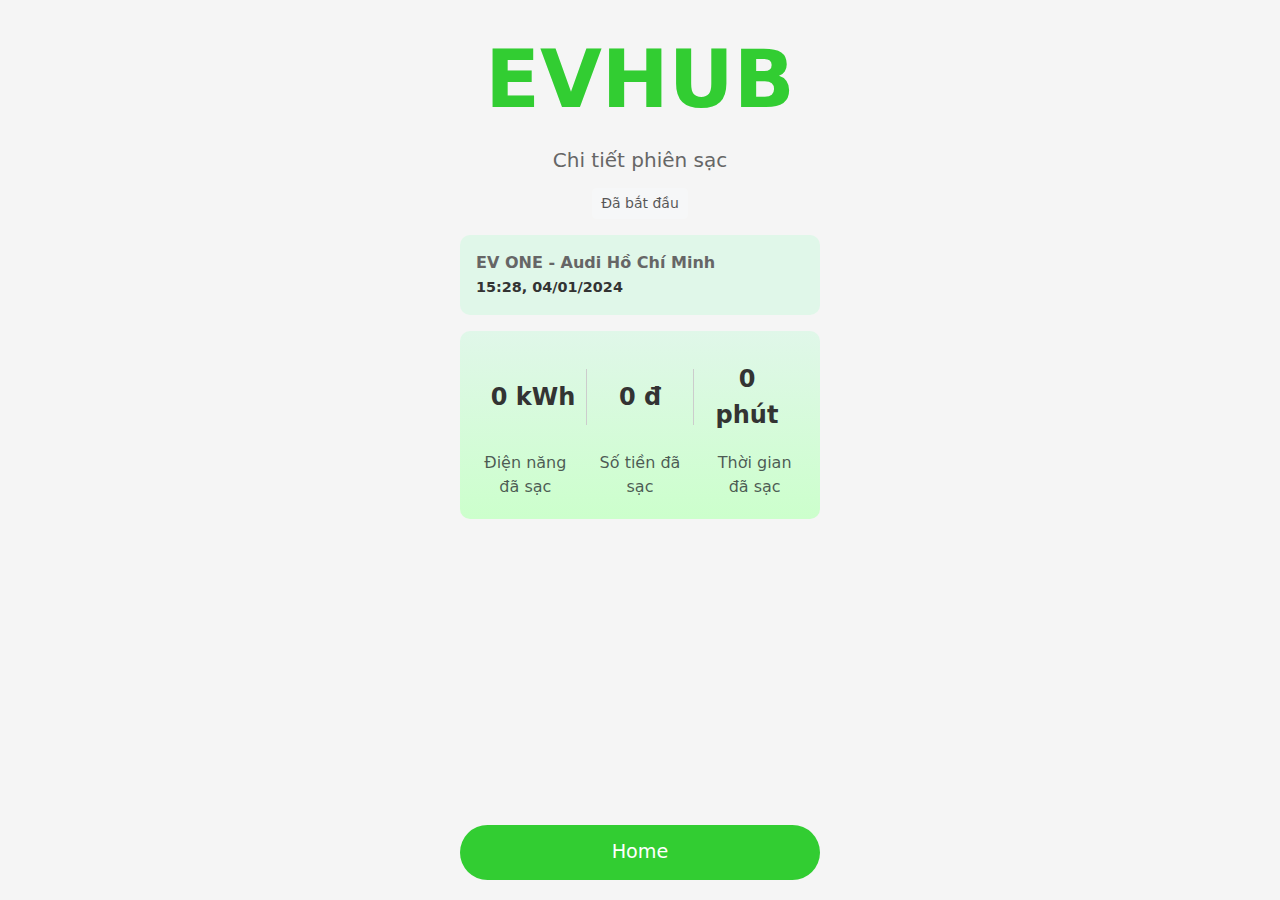
==== charge.html @ c1976a50 "update template" ====
<!DOCTYPE html>
<html lang="en">
<head>
    <meta charset="UTF-8">
    <meta name="viewport" content="width=device-width, initial-scale=1.0">
    <title>Charging Session</title>
    <link href="https://cdn.jsdelivr.net/npm/bootstrap@5.3.0/dist/css/bootstrap.min.css" rel="stylesheet">
    <style>
        body, html {
            height: 100%;
            margin: 0;
            background-color: #F5F5F5;
        }
        .charging-card {
            padding: 20px;
            border-radius: 15px;
            text-align: center;
            color: #666;
            display: flex;
            flex-direction: column;
            height: 100vh;
            max-width: 400px;
            margin: auto;
        }
        .main-logo {
            font-size: 80px;
            color: #32CD32;
            font-weight: bold;
        }
        .charging-info-header {
            background: #E0F7E9;
            padding: 15px;
            border-radius: 10px;
            font-weight: bold;
        }
        .charging-info-header span {
            font-size: 0.9em;
            color: #333;
        }
        .charging-details {
            background: linear-gradient(to bottom, #E0F7E9, #CCFFCC);
            padding: 20px;
            border-radius: 10px;
            margin-top: 20px;
        }
        .charging-info-values {
            display: flex;
            justify-content: space-between;
            align-items: center;
            font-weight: bold;
            font-size: 1.5em;
            color: #333;
        }
        .charging-info-values > div {
            flex: 1;
            text-align: center;
            padding: 10px;
        }
        .charging-info-values .border-divider {
            border-left: 1px solid #ccc;
            border-right: 1px solid #ccc;
        }
        .footer-icons {
            display: flex;
            justify-content: space-around;
            margin: 20px 0;
        }
        .footer-icons .icon {
            width: 80px;
            text-align: center;
        }
        .home-btn {
            background-color: #32CD32;
            color: #fff;
            border-radius: 30px;
            width: 100%;
            padding: 12px 0;
            font-size: 1.2em;
        }
        .home-btn:hover {
            background-color: #32CD32;
        }
    </style>
</head>
<body>

<div class="container charging-card d-flex flex-column">
    <!-- Top Section with Logo and Title -->
    <div class="text-center">
        <div class="main-logo">EVHUB</div>
        <h5 class="mt-2">Chi tiết phiên sạc</h5>
        <button class="btn btn-light btn-sm disabled mt-2">Đã bắt đầu</button>
    </div>

    <!-- Session Information -->
    <div class="charging-info-header text-start mt-3 p-3">
        <div><b>EV ONE - Audi Hồ Chí Minh</b></div>
        <div class="text-muted"><span>15:28, 04/01/2024</span></div>
    </div>

    <!-- Charging Details -->
    <div class="charging-details text-center mt-3">
        <div class="charging-info-values">
            <div>0 kWh</div>
            <div class="border-divider">0 đ</div>
            <div>0 phút</div>
        </div>
        <div class="row text-muted mt-2">
            <div class="col-4">Điện năng đã sạc</div>
            <div class="col-4 text-center">Số tiền đã sạc</div>
            <div class="col-4">Thời gian đã sạc</div>
        </div>
    </div>

    <!-- Home Button at Bottom -->
    <a href="index.html" class="btn home-btn mt-auto">Home</a>
</div>

<script src="https://cdn.jsdelivr.net/npm/bootstrap@5.3.0/dist/js/bootstrap.bundle.min.js"></script>
</body>
</html>
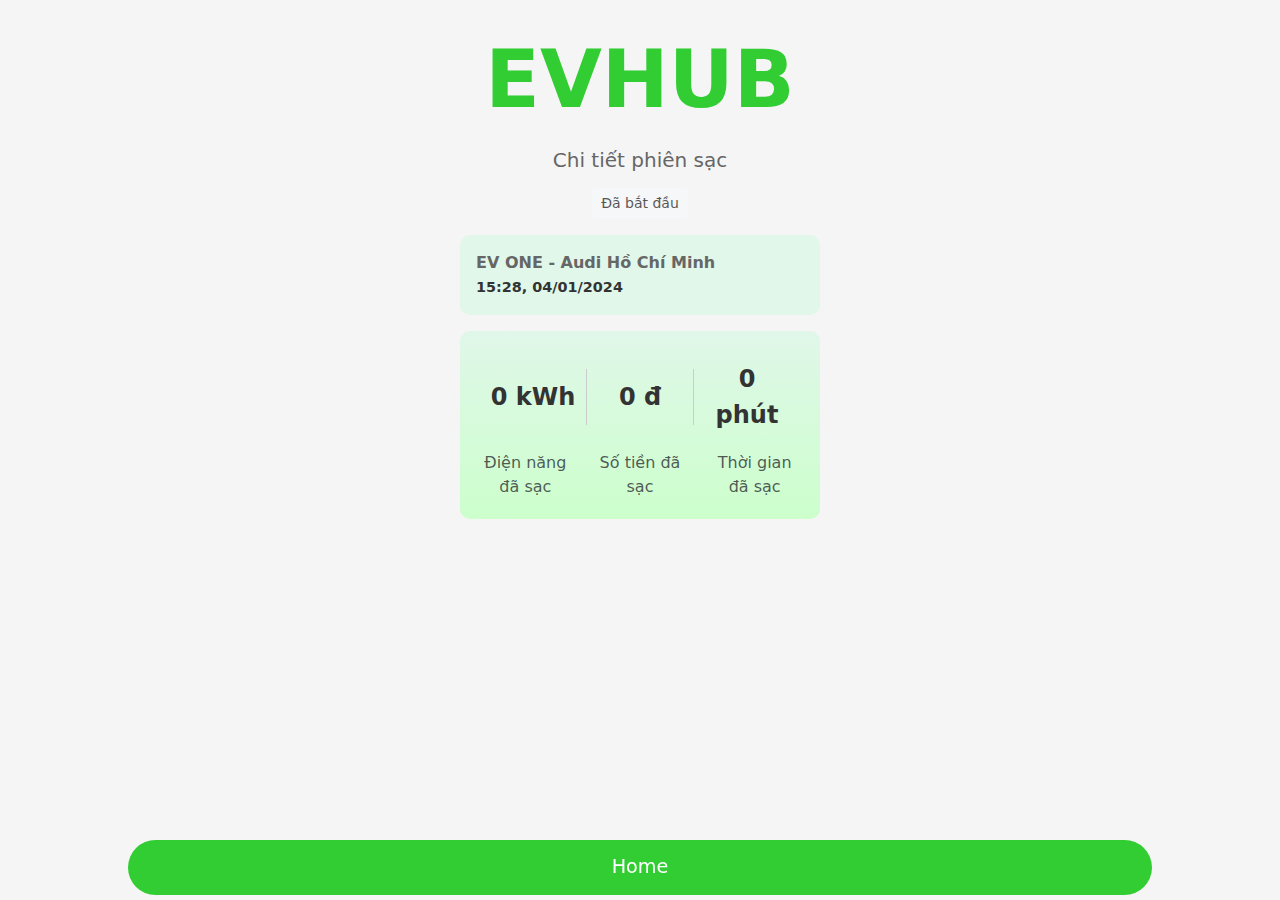
==== commit f13add05: "update charge page" ====
--- a/charge.html
+++ b/charge.html
@@ -18,7 +18,6 @@
             color: #666;
             display: flex;
             flex-direction: column;
-            height: 100vh;
             max-width: 400px;
             margin: auto;
         }
@@ -73,12 +72,19 @@
             background-color: #32CD32;
             color: #fff;
             border-radius: 30px;
-            width: 100%;
+            width: 80%;
             padding: 12px 0;
             font-size: 1.2em;
         }
         .home-btn:hover {
             background-color: #32CD32;
+        }
+        .wrapper-back-home {
+            position: fixed;
+            bottom: 0;
+            width: 100%;
+            text-align: center;
+            padding-bottom: 5px;
         }
     </style>
 </head>
@@ -111,7 +117,9 @@
             <div class="col-4">Thời gian đã sạc</div>
         </div>
     </div>
+</div>
 
+<div class="wrapper-back-home">
     <!-- Home Button at Bottom -->
     <a href="index.html" class="btn home-btn mt-auto">Home</a>
 </div>
